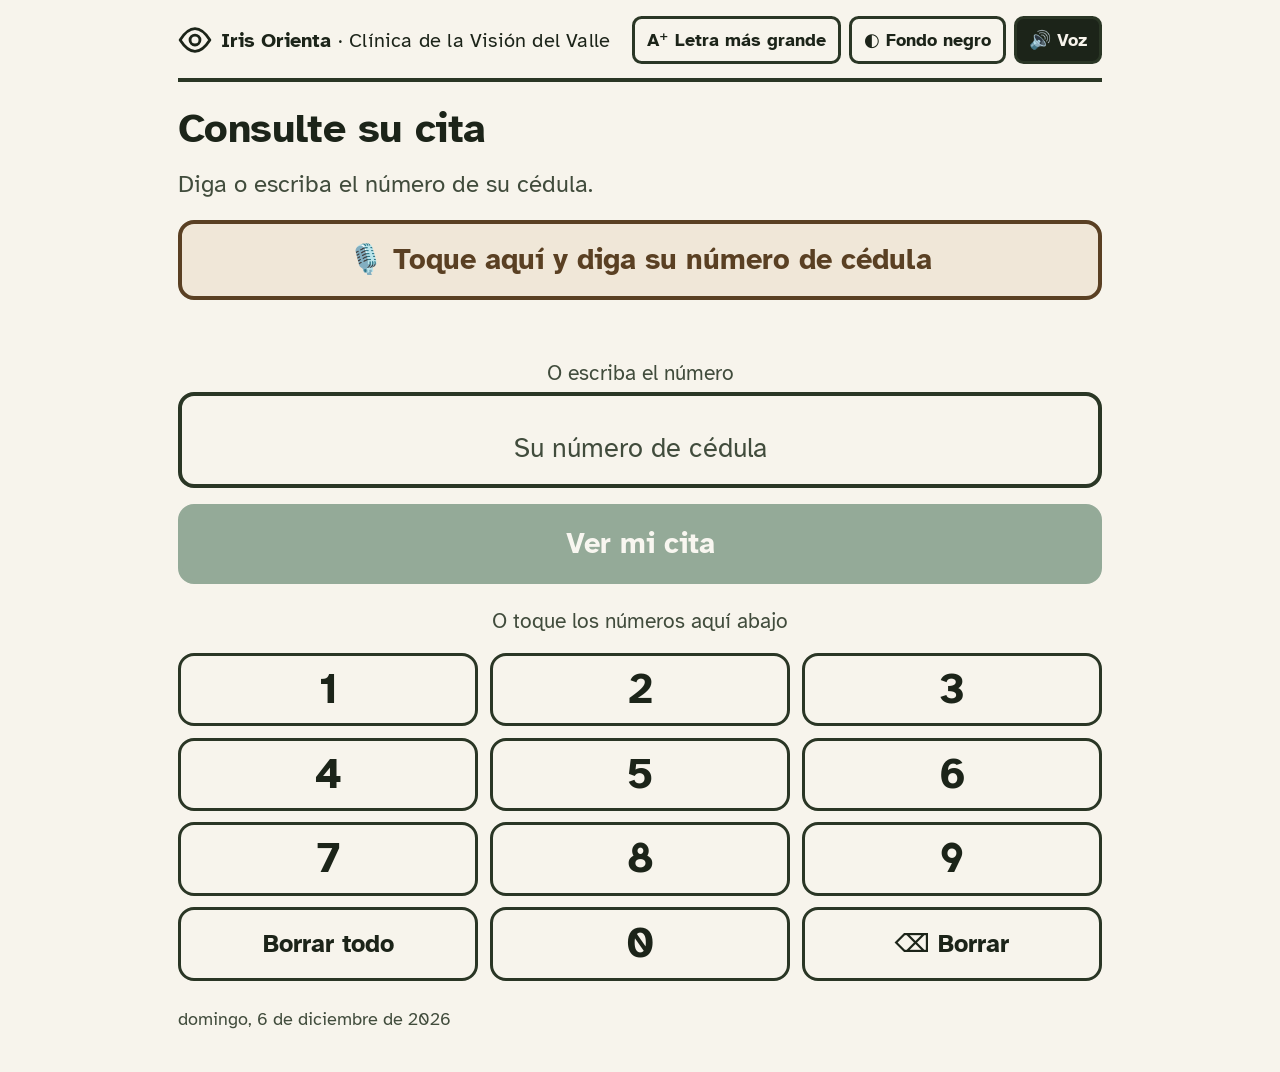
==== public/index.html @ 2e696f08 "Iris Orienta: kiosco con voz, Supabase Edge Function y Claude" ====
<!DOCTYPE html>
<html lang="es-CO">
<head>
<meta charset="utf-8">
<meta name="viewport" content="width=device-width, initial-scale=1, viewport-fit=cover">
<title>Iris Orienta — Clínica de la Visión del Valle</title>
<link rel="preconnect" href="https://fonts.googleapis.com">
<link rel="preconnect" href="https://fonts.gstatic.com" crossorigin>
<link href="https://fonts.googleapis.com/css2?family=Atkinson+Hyperlegible:wght@400;700&display=swap" rel="stylesheet">
<link rel="stylesheet" href="css/estilo.css">
</head>
<body>
<div class="envoltura">

  <header class="barra">
    <div class="marca">
      <svg width="34" height="34" viewBox="0 0 48 48" aria-hidden="true" fill="none" stroke="currentColor" stroke-width="4" stroke-linecap="round" stroke-linejoin="round">
        <path d="M3 24c7-11 14-16 21-16s14 5 21 16c-7 11-14 16-21 16S10 35 3 24Z"/>
        <circle cx="24" cy="24" r="7"/>
      </svg>
      <span>Iris Orienta <span style="font-weight:400">· Clínica de la Visión del Valle</span></span>
    </div>
    <div class="ajustes">
      <button class="ajuste" id="btnTexto" type="button"><span aria-hidden="true">A⁺</span> Letra más grande</button>
      <button class="ajuste" id="btnContraste" type="button" aria-pressed="false"><span aria-hidden="true">◐</span> Fondo negro</button>
      <button class="ajuste" id="btnVoz" type="button" aria-pressed="true"><span aria-hidden="true">🔊</span> Voz</button>
    </div>
  </header>

  <!-- ============ PANTALLA 1: CÉDULA ============ -->
  <main class="pantalla activa" id="pantallaInicio">
    <h1>Consulte su cita</h1>
    <p class="subtitulo">Diga o escriba el número de su cédula.</p>

    <button class="boton-voz" id="btnHablar" type="button">
      <span class="punto" aria-hidden="true"></span>
      <span id="textoHablar">🎙️ Toque aquí y diga su número de cédula</span>
    </button>
    <p class="aviso-voz" id="avisoVoz"></p>

    <p class="separador-voz">O escriba el número</p>
    <input class="visor" id="visor" type="tel" inputmode="numeric" pattern="[0-9]*" autocomplete="off" enterkeyhint="done" maxlength="12" placeholder="Su número de cédula" aria-label="Escriba aquí su número de cédula, con el teclado del teléfono o con los botones de abajo">

    <button class="boton-principal" id="btnConsultar" type="button" disabled>Ver mi cita</button>

    <p class="separador-teclado">O toque los números aquí abajo</p>
    <div class="teclado" id="teclado" role="group" aria-label="Teclado numérico">
      <button class="tecla" type="button" data-d="1">1</button>
      <button class="tecla" type="button" data-d="2">2</button>
      <button class="tecla" type="button" data-d="3">3</button>
      <button class="tecla" type="button" data-d="4">4</button>
      <button class="tecla" type="button" data-d="5">5</button>
      <button class="tecla" type="button" data-d="6">6</button>
      <button class="tecla" type="button" data-d="7">7</button>
      <button class="tecla" type="button" data-d="8">8</button>
      <button class="tecla" type="button" data-d="9">9</button>
      <button class="tecla borrar" type="button" id="btnBorrarTodo">Borrar todo</button>
      <button class="tecla" type="button" data-d="0">0</button>
      <button class="tecla borrar" type="button" id="btnBorrar" aria-label="Borrar el último número">⌫ Borrar</button>
    </div>
  </main>

  <!-- ============ PANTALLA: CARGANDO ============ -->
  <main class="pantalla" id="pantallaCargando">
    <p class="cargando">Buscando su cita…</p>
  </main>

  <!-- ============ PANTALLA 2: RESULTADO ============ -->
  <main class="pantalla" id="pantallaCita" aria-live="assertive">
    <p class="saludo" id="saludo"></p>
    <div class="estado" id="estado"></div>
    <div class="hora-bloque">
      <p class="hora-etiqueta">Su cita es a las</p>
      <p class="hora" id="hora"></p>
      <p class="hora-llegada" id="horaLlegada"></p>
    </div>
    <div id="datos"></div>
    <section class="recomendaciones" id="recomendaciones">
      <h2>Antes de su cita</h2>
      <ul id="listaRecomendaciones"></ul>
    </section>
    <div class="acciones">
      <button class="boton-secundario" id="btnRepetir" type="button">🔊 Escuchar otra vez</button>
      <button class="boton-secundario" id="btnTerminar" type="button">Listo, gracias</button>
    </div>
    <p class="aviso-cierre" id="avisoCierre"></p>
  </main>

  <!-- ============ PANTALLA 3: NO ENCONTRADO ============ -->
  <main class="pantalla" id="pantallaNoEncontrado" aria-live="assertive">
    <h1>No encontramos una cita con ese número</h1>
    <div class="mensaje-grande">
      <p id="docNoEncontrado"></p>
      <p>Revise el número y vuelva a intentarlo, o acérquese al mostrador de admisiones.</p>
    </div>
    <div class="acciones">
      <button class="boton-secundario" id="btnReintentar" type="button">Escribir otro número</button>
      <button class="boton-secundario" id="btnEscucharError" type="button">🔊 Escuchar otra vez</button>
    </div>
    <p class="aviso-cierre" id="avisoCierre2"></p>
  </main>

  <!-- ============ PANTALLA 4: SIN CONEXIÓN ============ -->
  <main class="pantalla" id="pantallaError" aria-live="assertive">
    <h1>No pudimos conectarnos</h1>
    <div class="mensaje-conexion">
      <p>En este momento no podemos consultar el sistema de citas.</p>
      <p>Por favor acérquese al mostrador de admisiones — allí lo pueden atender directamente.</p>
    </div>
    <div class="acciones">
      <button class="boton-secundario" id="btnReintentarError" type="button">Intentar de nuevo</button>
    </div>
  </main>

  <footer class="pie">
    <span id="fechaHoy"></span>
  </footer>
</div>

<script type="module" src="js/app.js"></script>
</body>
</html>
---- public/css/estilo.css ----
:root{
  --papel:#f7f4ec;        /* papel cálido, sin brillo de blanco puro */
  --tinta:#1c2419;        /* verde muy oscuro, casi negro */
  --tinta-suave:#414c3c;  /* verde grisáceo para textos de apoyo */
  --acento:#1e5134;       /* verde bosque: acción principal y turno */
  --acento-suave:#e3ede1;
  --tierra:#5a4023;       /* marrón tierra: aún hay tiempo */
  --tierra-suave:#f0e7d8;
  --alerta:#7d3312;       /* terracota oscuro: la hora ya pasó */
  --alerta-suave:#f7e4d9;
  --linea:#2a3625;
  --foco:#a14a07;
  --escala:1;
  box-sizing:border-box;
  padding-top:env(safe-area-inset-top, 0px);
  padding-bottom:env(safe-area-inset-bottom, 0px);
  color-scheme:light;
}
:root[data-contraste="alto"]{
  --papel:#000000;
  --tinta:#ffe000;
  --tinta-suave:#ffe000;
  --acento:#ffe000;
  --acento-suave:#000000;
  --tierra:#ffe000;
  --tierra-suave:#000000;
  --alerta:#fdba74;
  --alerta-suave:#000000;
  --linea:#ffe000;
  --foco:#ffffff;
  color-scheme:dark;
}
*,*::before,*::after{box-sizing:inherit}
html{height:100%}
body{min-height:100%}
button,input,textarea{
  -webkit-appearance:none;
  appearance:none;
  touch-action:manipulation;
  -webkit-tap-highlight-color:transparent;
}
body{
  margin:0;
  background:var(--papel);
  color:var(--tinta);
  font-family:"Atkinson Hyperlegible","Verdana","Tahoma","Segoe UI",system-ui,sans-serif;
  font-size:calc(21px * var(--escala));
  line-height:1.45;
  -webkit-text-size-adjust:100%;
  overflow-x:hidden;
}
@media (min-width:900px){ body{ font-size:calc(25px * var(--escala)); } }

.envoltura{
  min-height:100%;
  max-width:60rem;
  margin:0 auto;
  padding:1rem 1.1rem 2.5rem;
  display:flex;
  flex-direction:column;
}

/* ---------- barra de accesibilidad ---------- */
.barra{
  display:flex;
  flex-wrap:wrap;
  gap:.6rem;
  align-items:center;
  justify-content:space-between;
  border-bottom:4px solid var(--linea);
  padding-bottom:.9rem;
}
.marca{display:flex;align-items:center;gap:.6rem;font-weight:700;font-size:.8em;letter-spacing:.01em}
.marca svg{flex:none}
.ajustes{display:flex;gap:.5rem;flex-wrap:wrap}
.ajuste{
  font:inherit;
  font-size:.72em;
  font-weight:700;
  color:var(--tinta);
  background:var(--papel);
  border:3px solid var(--linea);
  border-radius:.6rem;
  padding:.45rem .75rem;
  min-height:3rem;
  display:inline-flex;
  align-items:center;
  gap:.4rem;
  cursor:pointer;
}
.ajuste[aria-pressed="true"]{background:var(--tinta);color:var(--papel)}
:root[data-contraste="alto"] .ajuste[aria-pressed="true"]{background:var(--tinta);color:#000}

/* ---------- foco visible ---------- */
:where(button,input,textarea,[tabindex]):focus-visible{
  outline:6px solid var(--foco);
  outline-offset:3px;
}

/* ---------- pantallas ---------- */
.pantalla{display:none;flex:1;padding-top:1.4rem}
.pantalla.activa{display:block}

h1{
  font-size:1.65em;
  line-height:1.15;
  margin:0 0 .35em;
  letter-spacing:-.01em;
}
.subtitulo{font-size:.95em;color:var(--tinta-suave);margin:0 0 1.2rem;max-width:34ch}

/* ---------- cédula ---------- */
.visor{
  display:block;
  width:100%;
  border:4px solid var(--linea);
  border-radius:1rem;
  padding:.7rem 1rem;
  min-height:5.2rem;
  text-align:center;
  font-family:inherit;
  font-size:2.1em;
  font-weight:700;
  letter-spacing:.06em;
  word-break:break-all;
  background:var(--papel);
  color:var(--tinta);
}
.visor::placeholder{color:var(--tinta-suave);font-weight:400;font-size:.52em;letter-spacing:0;opacity:1}

.teclado{
  display:grid;
  grid-template-columns:repeat(3,1fr);
  gap:.7rem;
  margin-top:1rem;
}
.tecla{
  font:inherit;
  font-size:1.7em;
  font-weight:700;
  min-height:4.6rem;
  border:3px solid var(--linea);
  border-radius:1rem;
  background:var(--papel);
  color:var(--tinta);
  cursor:pointer;
}
.tecla:active{background:var(--tinta);color:var(--papel)}
.tecla.borrar{font-size:1em;line-height:1.2}

.boton-principal{
  font:inherit;
  font-weight:700;
  font-size:1.15em;
  width:100%;
  margin-top:1rem;
  min-height:5rem;
  border:4px solid var(--acento);
  border-radius:1rem;
  background:var(--acento);
  color:#fbfaf6;
  cursor:pointer;
}
:root[data-contraste="alto"] .boton-principal{background:var(--tinta);color:#000}
.boton-principal[disabled]{opacity:.45;cursor:not-allowed}

.separador-teclado{
  margin:1.4rem 0 .6rem;
  font-size:.85em;
  color:var(--tinta-suave);
  text-align:center;
}
.boton-secundario{
  font:inherit;
  font-weight:700;
  font-size:1em;
  min-height:4.4rem;
  padding:0 1.2rem;
  border:4px solid var(--linea);
  border-radius:1rem;
  background:var(--papel);
  color:var(--tinta);
  cursor:pointer;
  flex:1 1 14rem;
}

/* ---------- resultado ---------- */
.saludo{font-size:1.25em;font-weight:700;margin:0 0 .15em}
.saludo span{display:block;font-size:.55em;font-weight:400;color:var(--tinta-suave)}

.estado{
  margin:1rem 0;
  border:4px solid var(--acento);
  background:var(--acento-suave);
  color:var(--acento);
  border-radius:1rem;
  padding:.9rem 1.1rem;
  font-weight:700;
  font-size:1.05em;
  display:flex;
  gap:.7rem;
  align-items:center;
}
.estado.espera{border-color:var(--tierra);background:var(--tierra-suave);color:var(--tierra)}
.estado.tarde{border-color:var(--alerta);background:var(--alerta-suave);color:var(--alerta)}
.estado svg{flex:none}

.hora-bloque{
  border:5px solid var(--linea);
  border-radius:1.2rem;
  padding:1.1rem 1rem 1.3rem;
  text-align:center;
  background:var(--acento-suave);
}
.hora-etiqueta{font-size:.9em;margin:0 0 .1em}
.hora{
  font-size:3.4em;
  font-weight:700;
  line-height:1;
  letter-spacing:-.02em;
  margin:0;
  font-variant-numeric:tabular-nums;
}
.hora small{font-size:.35em;font-weight:700;letter-spacing:0}
.hora-llegada{margin:.6em 0 0;font-size:.85em;color:var(--tinta-suave)}

.dato{
  display:flex;
  gap:1rem;
  align-items:flex-start;
  border-bottom:3px solid var(--linea);
  padding:1.1rem .2rem;
}
.dato:last-of-type{border-bottom:none}
.dato .icono{flex:none;margin-top:.15em}
.dato .etiqueta{margin:0 0 .1em;font-size:.8em;color:var(--tinta-suave)}
.dato .valor{margin:0;font-size:1.25em;font-weight:700;line-height:1.25}
.dato .extra{margin:.25em 0 0;font-size:.85em;color:var(--tinta-suave)}

.recomendaciones{
  margin:1.2rem 0 0;
  border:4px solid var(--linea);
  border-radius:1rem;
  padding:1rem 1.1rem;
}
.recomendaciones h2{font-size:1em;margin:0 0 .6em}
.recomendaciones ul{margin:0;padding-left:1.3em}
.recomendaciones li{margin:.5em 0;font-size:1em}

.acciones{display:flex;flex-wrap:wrap;gap:.8rem;margin-top:1.4rem}

.aviso-cierre{
  margin-top:1.2rem;
  font-size:.8em;
  color:var(--tinta-suave);
  text-align:center;
  min-height:1.6em;
}

/* ---------- no encontrado ---------- */
.mensaje-grande{
  border:5px solid var(--alerta);
  background:var(--alerta-suave);
  color:var(--alerta);
  border-radius:1.2rem;
  padding:1.4rem;
  font-size:1.15em;
  font-weight:700;
}
.mensaje-grande p{margin:.5em 0}

/* ---------- pie / personal ---------- */
.pie{
  margin-top:auto;
  padding-top:1.6rem;
  display:flex;
  justify-content:space-between;
  align-items:center;
  gap:1rem;
  flex-wrap:wrap;
  font-size:.72em;
  color:var(--tinta-suave);
}
.enlace-personal{
  font:inherit;
  font-size:1em;
  background:none;
  border:2px solid var(--linea);
  border-radius:.5rem;
  color:var(--tinta-suave);
  padding:.5rem .8rem;
  min-height:2.8rem;
  cursor:pointer;
}

/* ---------- panel del personal ---------- */
.panel{border:4px solid var(--linea);border-radius:1rem;padding:1.1rem;margin-top:1rem}
.panel h2{margin:0 0 .5em;font-size:1.1em}
.panel label{display:block;font-size:.85em;font-weight:700;margin:1rem 0 .4rem}
.panel input,.panel textarea{
  font:inherit;
  font-size:.9em;
  width:100%;
  border:3px solid var(--linea);
  border-radius:.6rem;
  padding:.7rem;
  background:var(--papel);
  color:var(--tinta);
}
.panel textarea{min-height:11rem;font-family:ui-monospace,"Courier New",monospace;line-height:1.5}
.panel .formato{font-size:.78em;color:var(--tinta-suave);background:var(--tierra-suave);border-radius:.6rem;padding:.7rem .9rem;word-break:break-word}
:root[data-contraste="alto"] .panel .formato{border:2px solid var(--linea)}
.panel-aviso{margin-top:.9rem;font-size:.85em;font-weight:700;min-height:1.5em}

/* ---------- voz ---------- */
.boton-voz{
  font:inherit;
  font-weight:700;
  font-size:1.15em;
  width:100%;
  margin-top:1rem;
  min-height:5rem;
  border:4px solid var(--tierra);
  border-radius:1rem;
  background:var(--tierra-suave);
  color:var(--tierra);
  cursor:pointer;
  display:flex;
  align-items:center;
  justify-content:center;
  gap:.6rem;
}
.boton-voz[data-escuchando="true"]{
  background:var(--tierra);
  color:#fbfaf6;
}
.boton-voz .punto{
  width:.7em;height:.7em;border-radius:50%;background:currentColor;
  display:none;
}
.boton-voz[data-escuchando="true"] .punto{
  display:inline-block;
  animation:pulso 1s ease-in-out infinite;
}
@keyframes pulso{0%,100%{opacity:.35}50%{opacity:1}}
.separador-voz{
  margin:1rem 0 .2rem;
  font-size:.85em;
  color:var(--tinta-suave);
  text-align:center;
}
.aviso-voz{
  min-height:1.6em;
  margin:.5rem 0 0;
  font-size:.85em;
  text-align:center;
  color:var(--tinta-suave);
}
.aviso-voz[data-tipo="error"]{color:var(--alerta);font-weight:700}

/* ---------- conexión ---------- */
.mensaje-conexion{
  border:5px solid var(--alerta);
  background:var(--alerta-suave);
  color:var(--alerta);
  border-radius:1.2rem;
  padding:1.4rem;
  font-size:1.1em;
  font-weight:700;
}
.mensaje-conexion p{margin:.5em 0}
.cargando{
  text-align:center;
  font-size:1.1em;
  color:var(--tinta-suave);
  padding:2rem 0;
}

@media (prefers-reduced-motion:no-preference){
  .pantalla.activa{animation:entrar .18s ease-out}
  @keyframes entrar{from{opacity:.4}to{opacity:1}}
}
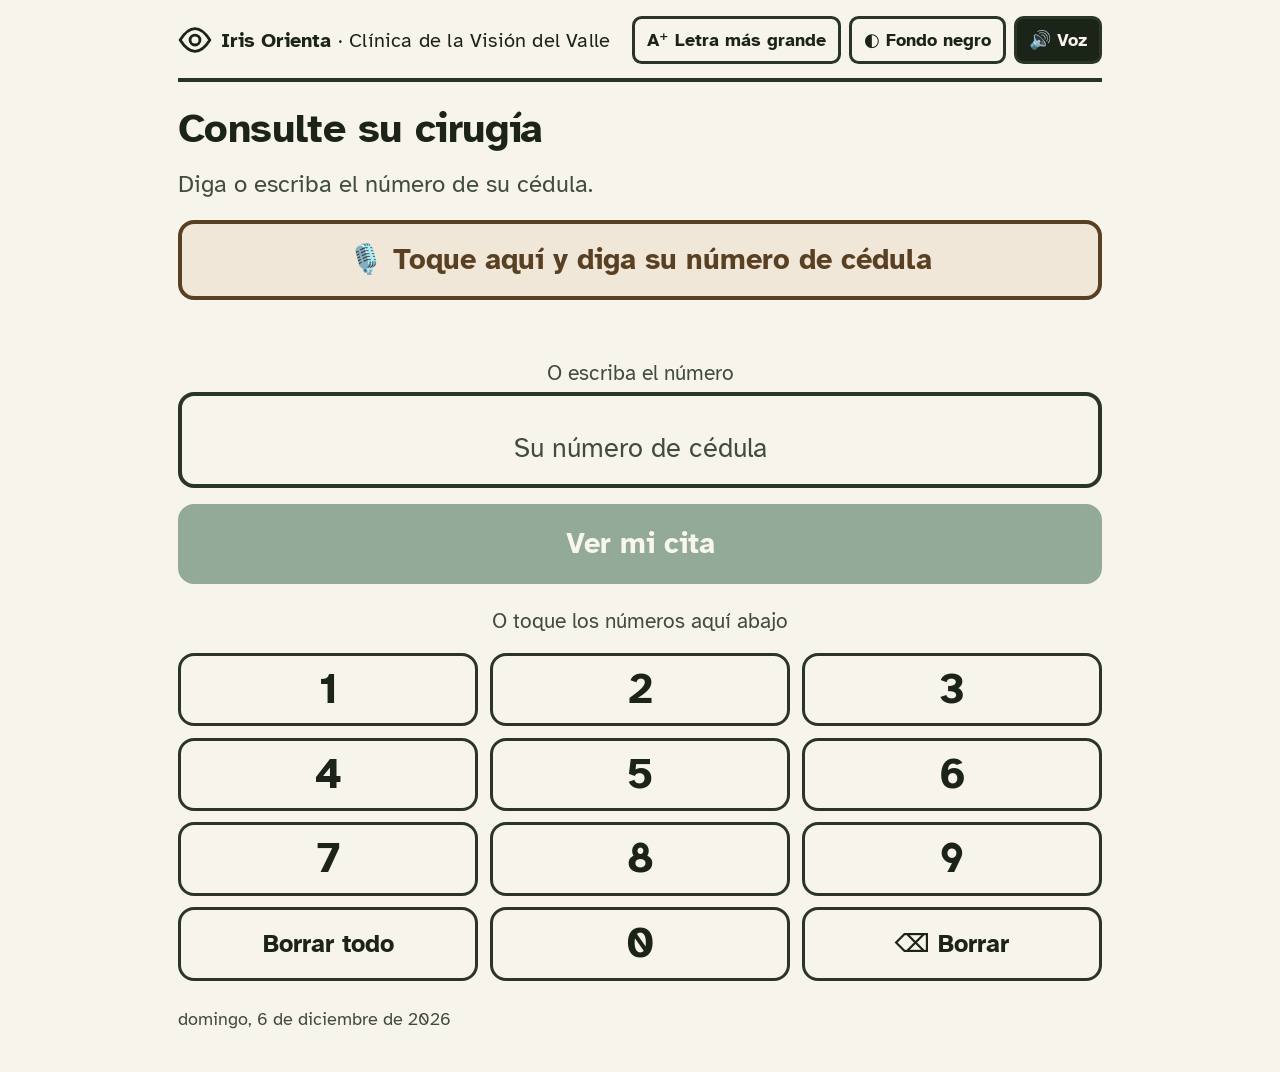
==== commit 754a6ed7: "Consulta de cirugías y carga diaria de Excel - Tabla cirugias, borrado a los 7 días, función cargar-" ====
--- a/public/index.html
+++ b/public/index.html
@@ -29,7 +29,7 @@
 
   <!-- ============ PANTALLA 1: CÉDULA ============ -->
   <main class="pantalla activa" id="pantallaInicio">
-    <h1>Consulte su cita</h1>
+    <h1>Consulte su cirugía</h1>
     <p class="subtitulo">Diga o escriba el número de su cédula.</p>
 
     <button class="boton-voz" id="btnHablar" type="button">
@@ -62,23 +62,19 @@
 
   <!-- ============ PANTALLA: CARGANDO ============ -->
   <main class="pantalla" id="pantallaCargando">
-    <p class="cargando">Buscando su cita…</p>
+    <p class="cargando">Buscando su cirugía…</p>
   </main>
 
   <!-- ============ PANTALLA 2: RESULTADO ============ -->
   <main class="pantalla" id="pantallaCita" aria-live="assertive">
     <p class="saludo" id="saludo"></p>
-    <div class="estado" id="estado"></div>
     <div class="hora-bloque">
-      <p class="hora-etiqueta">Su cita es a las</p>
+      <p class="hora-etiqueta">Su cirugía es el</p>
+      <p class="hora-llegada" id="fechaCx"></p>
+      <p class="hora-etiqueta">a las</p>
       <p class="hora" id="hora"></p>
-      <p class="hora-llegada" id="horaLlegada"></p>
     </div>
     <div id="datos"></div>
-    <section class="recomendaciones" id="recomendaciones">
-      <h2>Antes de su cita</h2>
-      <ul id="listaRecomendaciones"></ul>
-    </section>
     <div class="acciones">
       <button class="boton-secundario" id="btnRepetir" type="button">🔊 Escuchar otra vez</button>
       <button class="boton-secundario" id="btnTerminar" type="button">Listo, gracias</button>
@@ -88,7 +84,7 @@
 
   <!-- ============ PANTALLA 3: NO ENCONTRADO ============ -->
   <main class="pantalla" id="pantallaNoEncontrado" aria-live="assertive">
-    <h1>No encontramos una cita con ese número</h1>
+    <h1>No encontramos una cirugía con ese número</h1>
     <div class="mensaje-grande">
       <p id="docNoEncontrado"></p>
       <p>Revise el número y vuelva a intentarlo, o acérquese al mostrador de admisiones.</p>
--- a/public/css/estilo.css
+++ b/public/css/estilo.css
@@ -186,7 +186,7 @@
 
 /* ---------- resultado ---------- */
 .saludo{font-size:1.25em;font-weight:700;margin:0 0 .15em}
-.saludo span{display:block;font-size:.55em;font-weight:400;color:var(--tinta-suave)}
+.saludo span{display:block;font-size:1.3em;font-weight:700;letter-spacing:.04em;color:var(--tinta)}
 
 .estado{
   margin:1rem 0;
